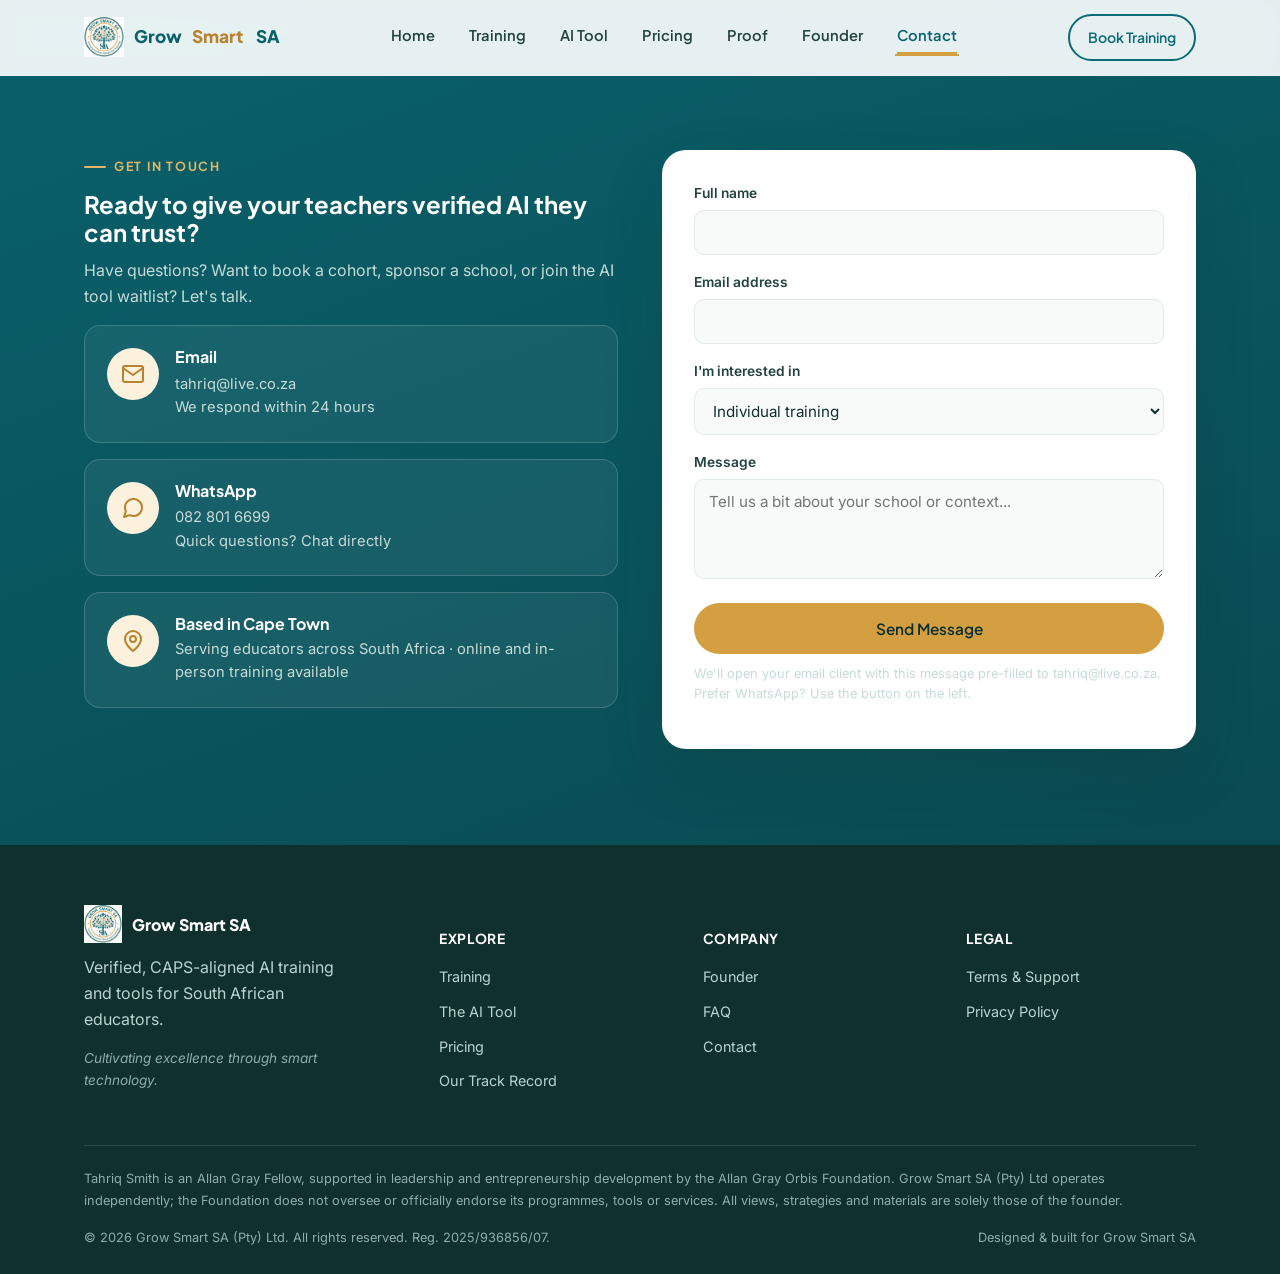
==== contact.html @ 6b7e747d "Add files via upload" ====
<!DOCTYPE html>
<html lang="en-ZA">
<head>
<meta charset="UTF-8">
<meta name="viewport" content="width=device-width, initial-scale=1.0">
<title>Contact | Grow Smart SA</title>
<meta name="description" content="Book a training cohort, sponsor a school or union, or join the AI assessment tool waitlist. Get in touch with Grow Smart SA.">
<link rel="canonical" href="https://www.growsmartsa.co.za/contact.html">
<link rel="icon" type="image/png" sizes="32x32" href="/images/favicon-32.png">
<link rel="icon" type="image/png" sizes="16x16" href="/images/favicon-16.png">
<link rel="apple-touch-icon" sizes="180x180" href="/images/favicon-180.png">
<link rel="preconnect" href="https://fonts.googleapis.com">
<link rel="preconnect" href="https://fonts.gstatic.com" crossorigin>
<link href="https://fonts.googleapis.com/css2?family=Inter:wght@400;500;600;700&family=Plus+Jakarta+Sans:wght@600;700;800&display=swap" rel="stylesheet">
<link rel="stylesheet" href="css/styles.css">
<noscript><style>body{opacity:1 !important;}</style></noscript>
</head>
<body>
<div class="scroll-progress" id="scrollProgress"></div>
<a class="skip-link" href="#main" style="position:absolute;left:-9999px;">Skip to content</a>

<header class="site-header" id="siteHeader">
  <div class="nav-wrap">
    <a href="index.html" class="brand"><img src="images/logo.png" alt="Grow Smart SA logo"> Grow <span class="accent">Smart</span>&nbsp;SA</a>
    <nav class="nav-links" id="navLinks">
      <a href="index.html">Home</a>
      <a href="training.html">Training</a>
      <a href="product.html">AI Tool</a>
      <a href="pricing.html">Pricing</a>
      <a href="proof.html">Proof</a>
      <a href="founder.html">Founder</a>
      <a href="contact.html" class="active">Contact</a>
    </nav>
    <div class="nav-cta">
      <a href="contact.html" class="btn btn-outline-dark btn-sm">Book Training</a>
      <button class="nav-toggle" id="navToggle" aria-label="Toggle menu" aria-expanded="false"><span></span></button>
    </div>
  </div>
</header>

<main id="main">

  <section class="section-pad bg-dark on-dark" style="padding-top:150px;">
    <div class="container contact-grid">
      <div class="reveal in">
        <span class="eyebrow">Get In Touch</span>
        <h2>Ready to give your teachers verified AI they can trust?</h2>
        <p>Have questions? Want to book a cohort, sponsor a school, or join the AI tool waitlist? Let's talk.</p>

        <div class="contact-card">
          <div class="icon-badge gold"><svg width="24" height="24" viewBox="0 0 24 24" fill="none" stroke="currentColor" stroke-width="2" stroke-linecap="round" stroke-linejoin="round" aria-hidden="true" ><rect x="2" y="4" width="20" height="16" rx="2"></rect><path d="m22 6-10 7L2 6"></path></svg></div>
          <div><h4>Email</h4><a href="mailto:tahriq@live.co.za">tahriq@live.co.za</a><p>We respond within 24 hours</p></div>
        </div>
        <div class="contact-card">
          <div class="icon-badge gold"><svg width="24" height="24" viewBox="0 0 24 24" fill="none" stroke="currentColor" stroke-width="2" stroke-linecap="round" stroke-linejoin="round" aria-hidden="true" ><path d="M21 11.5a8.38 8.38 0 0 1-.9 3.8 8.5 8.5 0 0 1-7.6 4.7 8.38 8.38 0 0 1-3.8-.9L3 21l1.9-5.7a8.38 8.38 0 0 1-.9-3.8 8.5 8.5 0 0 1 4.7-7.6 8.38 8.38 0 0 1 3.8-.9h.5a8.48 8.48 0 0 1 8 8v.5Z"></path></svg></div>
          <div><h4>WhatsApp</h4><a href="https://wa.me/27828016699" target="_blank" rel="noopener">082 801 6699</a><p>Quick questions? Chat directly</p></div>
        </div>
        <div class="contact-card">
          <div class="icon-badge gold"><svg width="24" height="24" viewBox="0 0 24 24" fill="none" stroke="currentColor" stroke-width="2" stroke-linecap="round" stroke-linejoin="round" aria-hidden="true" ><path d="M20 10c0 6-8 12-8 12s-8-6-8-12a8 8 0 0 1 16 0Z"></path><circle cx="12" cy="10" r="3"></circle></svg></div>
          <div><h4>Based in Cape Town</h4><p>Serving educators across South Africa &middot; online and in-person training available</p></div>
        </div>
      </div>

      <form class="contact-form reveal in" id="contactForm">
        <div class="form-row">
          <label for="name">Full name</label>
          <input type="text" id="name" name="name" required>
        </div>
        <div class="form-row">
          <label for="email">Email address</label>
          <input type="email" id="email" name="email" required>
        </div>
        <div class="form-row">
          <label for="interest">I'm interested in</label>
          <select id="interest" name="interest">
            <option>Individual training</option>
            <option>School booking</option>
            <option>Union / district partnership</option>
            <option>The AI assessment tool waitlist</option>
            <option>Something else</option>
          </select>
        </div>
        <div class="form-row">
          <label for="message">Message</label>
          <textarea id="message" name="message" placeholder="Tell us a bit about your school or context..."></textarea>
        </div>
        <button type="submit" class="btn btn-primary btn-block">Send Message</button>
        <p class="form-note" id="formNote">We'll open your email client with this message pre-filled to tahriq@live.co.za. Prefer WhatsApp? Use the button on the left.</p>
      </form>
    </div>
  </section>

</main>

<footer class="site-footer">
  <div class="container">
    <div class="footer-grid">
      <div>
        <div class="footer-brand"><img src="images/logo.png" alt="Grow Smart SA logo"><span>Grow Smart SA</span></div>
        <p style="max-width:280px;">Verified, CAPS-aligned AI training and tools for South African educators.</p>
        <p style="max-width:280px; font-style:italic; font-size:0.85rem; color:#8FADA8;">Cultivating excellence through smart technology.</p>
      </div>
      <div>
        <h5>Explore</h5>
        <ul>
          <li><a href="training.html">Training</a></li>
          <li><a href="product.html">The AI Tool</a></li>
          <li><a href="pricing.html">Pricing</a></li>
          <li><a href="proof.html">Our Track Record</a></li>
        </ul>
      </div>
      <div>
        <h5>Company</h5>
        <ul>
          <li><a href="founder.html">Founder</a></li>
          <li><a href="pricing.html#faq">FAQ</a></li>
          <li><a href="contact.html">Contact</a></li>
        </ul>
      </div>
      <div>
        <h5>Legal</h5>
        <ul>
          <li><a href="terms.html">Terms &amp; Support</a></li>
          <li><a href="privacy.html">Privacy Policy</a></li>
        </ul>
      </div>
    </div>
    <div class="footer-legal">
      Tahriq Smith is an Allan Gray Fellow, supported in leadership and entrepreneurship development by the Allan Gray Orbis Foundation. Grow Smart SA (Pty) Ltd operates independently; the Foundation does not oversee or officially endorse its programmes, tools or services. All views, strategies and materials are solely those of the founder.
    </div>
    <div class="footer-bottom">
      <span>&copy; <span id="year"></span> Grow Smart SA (Pty) Ltd. All rights reserved. Reg. 2025/936856/07.</span>
      <span>Designed &amp; built for Grow Smart SA</span>
    </div>
  </div>
</footer>

<button class="to-top" id="toTop" aria-label="Back to top"><svg width="20" height="20" viewBox="0 0 24 24" fill="none" stroke="currentColor" stroke-width="2" stroke-linecap="round" stroke-linejoin="round" aria-hidden="true" ><line x1="12" y1="19" x2="12" y2="5"></line><polyline points="5 12 12 5 19 12"></polyline></svg></button>

<script src="js/main.js"></script>
</body>
</html>
---- css/styles.css ----
/* ==========================================================================
   Grow Smart SA - Brand Tokens
   Primary teal + gold sampled directly from the Grow Smart SA logo mark.
   ========================================================================== */
:root {
  --teal-900: #09616B;
  --teal-800: #0B6B76;
  --teal-700: #128089;
  --teal-600: #1B969E;
  --teal-050: #EAF4F4;
  --teal-025: #F4FAFA;
  --sage-600: #5F8578;
  --sage-500: #6E9186;
  --sage-100: #EEF3F0;
  --gold-600: #B9822E;
  --gold-500: #D39F40;
  --gold-400: #E2B667;
  --gold-100: #FBF1DD;
  --gold-050: #FDF8ED;
  --ink-900: #10302E;
  --ink-700: #23433F;
  --ink-500: #4C6864;
  --ink-300: #7C948F;
  --white: #FFFFFF;
  --off-white: #F7FAF9;
  --border: #E1EAE7;

  --font-head: "Plus Jakarta Sans", "Segoe UI", Arial, sans-serif;
  --font-body: "Inter", "Segoe UI", Arial, sans-serif;

  --radius-sm: 10px;
  --radius-md: 16px;
  --radius-lg: 24px;
  --shadow-sm: 0 2px 10px rgba(16, 48, 46, 0.06);
  --shadow-md: 0 12px 32px rgba(16, 48, 46, 0.10);
  --shadow-lg: 0 24px 60px rgba(16, 48, 46, 0.16);
  --container: 1160px;
}

/* ==========================================================================
   Reset / base
   ========================================================================== */
*, *::before, *::after { box-sizing: border-box; }
html { scroll-behavior: smooth; }
body {
  margin: 0;
  font-family: var(--font-body);
  color: var(--ink-900);
  background: var(--white);
  line-height: 1.6;
  -webkit-font-smoothing: antialiased;
}
img { max-width: 100%; display: block; }
a { color: inherit; text-decoration: none; }
h1, h2, h3, h4 { font-family: var(--font-head); line-height: 1.15; margin: 0 0 0.5em; color: var(--ink-900); }
p { margin: 0 0 1em; }
ul { margin: 0; padding: 0; list-style: none; }
button { font-family: inherit; cursor: pointer; }
section { position: relative; }
.container {
  max-width: var(--container);
  margin: 0 auto;
  padding: 0 24px;
}
.section-pad { padding: 96px 0; }
@media (max-width: 780px) {
  .section-pad { padding: 64px 0; }
}

.eyebrow {
  display: inline-flex;
  align-items: center;
  gap: 8px;
  font-family: var(--font-head);
  font-weight: 700;
  font-size: 0.78rem;
  letter-spacing: 0.14em;
  text-transform: uppercase;
  color: var(--gold-600);
  margin-bottom: 14px;
}
.eyebrow::before {
  content: "";
  width: 22px;
  height: 2px;
  background: var(--gold-500);
  display: inline-block;
  border-radius: 2px;
}
.section-head { max-width: 680px; margin: 0 0 48px; }
.section-head.center { margin-left: auto; margin-right: auto; text-align: center; }
.section-head h2 { font-size: clamp(1.8rem, 3.4vw, 2.7rem); }
.section-head p { color: var(--ink-500); font-size: 1.06rem; }

.on-dark .eyebrow { color: var(--gold-400); }
.on-dark .eyebrow::before { background: var(--gold-400); }
.on-dark h2, .on-dark h3, .on-dark h4 { color: var(--white); }
.on-dark p { color: #C7DAD7; }

/* Buttons */
.btn {
  display: inline-flex;
  align-items: center;
  justify-content: center;
  gap: 8px;
  font-family: var(--font-head);
  font-weight: 600;
  font-size: 0.96rem;
  padding: 14px 26px;
  border-radius: 999px;
  border: 2px solid transparent;
  transition: transform 0.15s ease, box-shadow 0.15s ease, background 0.15s ease, color 0.15s ease, border-color .15s ease;
  white-space: nowrap;
}
.btn-primary { background: var(--gold-500); color: var(--ink-900); }
.btn-primary:hover { background: var(--gold-600); transform: translateY(-1px); box-shadow: var(--shadow-md); }
.btn-outline { border-color: rgba(255,255,255,0.55); color: var(--white); }
.btn-outline:hover { background: rgba(255,255,255,0.12); }
.btn-outline-dark { border-color: var(--teal-800); color: var(--teal-800); }
.btn-outline-dark:hover { background: var(--teal-050); }
.btn-block { width: 100%; }
.btn-sm { padding: 10px 18px; font-size: 0.88rem; }

/* ==========================================================================
   Header / Nav
   ========================================================================== */
.site-header {
  position: fixed;
  top: 0; left: 0; right: 0;
  z-index: 100;
  background: rgba(255,255,255,0.9);
  backdrop-filter: saturate(180%) blur(12px);
  border-bottom: 1px solid transparent;
  transition: border-color .2s ease, box-shadow .2s ease;
}
.site-header.scrolled { border-color: var(--border); box-shadow: 0 4px 20px rgba(16,48,46,0.05); }
.nav-wrap {
  max-width: var(--container);
  margin: 0 auto;
  padding: 14px 24px;
  display: flex;
  align-items: center;
  justify-content: space-between;
  gap: 20px;
}
.brand { display: flex; align-items: center; gap: 10px; font-family: var(--font-head); font-weight: 800; color: var(--teal-900); font-size: 1.08rem; }
.brand img { width: 40px; height: 40px; }
.brand span.accent { color: var(--gold-600); }

.nav-links { display: flex; align-items: center; gap: 30px; }
.nav-links a {
  font-family: var(--font-head);
  font-weight: 600;
  font-size: 0.92rem;
  color: var(--ink-700);
  padding: 6px 2px;
  border-bottom: 2px solid transparent;
  transition: color .15s ease, border-color .15s ease;
}
.nav-links a:hover, .nav-links a.active { color: var(--teal-900); border-color: var(--gold-500); }
.nav-cta { display: flex; align-items: center; gap: 14px; }
.nav-toggle {
  display: none;
  width: 42px; height: 42px;
  border-radius: 10px;
  border: 1px solid var(--border);
  background: var(--white);
  align-items: center;
  justify-content: center;
}
.nav-toggle span, .nav-toggle span::before, .nav-toggle span::after {
  content: "";
  display: block;
  width: 20px; height: 2px;
  background: var(--ink-900);
  position: relative;
  transition: transform .2s ease, opacity .2s ease;
}
.nav-toggle span::before { position: absolute; top: -6px; }
.nav-toggle span::after { position: absolute; top: 6px; }
.nav-toggle.open span { background: transparent; }
.nav-toggle.open span::before { transform: translateY(6px) rotate(45deg); }
.nav-toggle.open span::after { transform: translateY(-6px) rotate(-45deg); }

@media (max-width: 900px) {
  .nav-links {
    position: absolute;
    top: 100%; left: 0; right: 0;
    background: var(--white);
    flex-direction: column;
    align-items: flex-start;
    gap: 4px;
    padding: 10px 24px 20px;
    border-bottom: 1px solid var(--border);
    box-shadow: var(--shadow-md);
    display: none;
  }
  .nav-links.open { display: flex; }
  .nav-links a { width: 100%; padding: 10px 0; border-bottom: 1px solid var(--border); }
  .nav-cta .btn-outline-dark { display: none; }
  .nav-toggle { display: flex; }
}

/* ==========================================================================
   Hero
   ========================================================================== */
.hero {
  padding: 168px 0 96px;
  background:
    radial-gradient(circle at 88% 8%, rgba(211,159,64,0.16), transparent 45%),
    radial-gradient(circle at 8% 92%, rgba(9,97,107,0.10), transparent 40%),
    var(--white);
  overflow: hidden;
  position: relative;
}
.hero-grid { display: grid; grid-template-columns: 1.08fr 0.92fr; gap: 56px; align-items: center; }
@media (max-width: 900px) { .hero-grid { grid-template-columns: 1fr; } }

.badge-row { display: flex; flex-wrap: wrap; gap: 10px; margin-bottom: 22px; }
.badge {
  display: inline-flex; align-items: center; gap: 6px;
  background: var(--teal-050); color: var(--teal-800);
  font-family: var(--font-head); font-weight: 700; font-size: 0.76rem;
  letter-spacing: 0.03em;
  padding: 7px 13px; border-radius: 999px;
}
.badge.gold { background: var(--gold-100); color: var(--gold-600); }

.hero h1 { font-size: clamp(2.3rem, 4.8vw, 3.9rem); letter-spacing: -0.015em; }
.hero h1 .hl { color: var(--teal-800); }
.hero-sub { font-size: 1.15rem; color: var(--ink-500); max-width: 560px; }
.hero-cta { display: flex; flex-wrap: wrap; gap: 14px; margin-top: 30px; }
.hero-points { margin-top: 34px; display: grid; grid-template-columns: 1fr 1fr; gap: 12px 22px; max-width: 520px; }
.hero-points li { display: flex; gap: 9px; align-items: flex-start; font-size: 0.92rem; color: var(--ink-700); font-weight: 500; }
.hero-points li svg { flex: none; margin-top: 2px; color: var(--teal-700); }

.hero-visual { position: relative; }
.hero-card {
  background: var(--white);
  border: 1px solid var(--border);
  border-radius: var(--radius-lg);
  box-shadow: var(--shadow-lg);
  padding: 30px 30px 68px;
  position: relative;
  z-index: 2;
}
.hero-card .stat-row { display: grid; grid-template-columns: 1fr 1fr; gap: 18px; margin-top: 18px; }
.hero-stat { background: var(--teal-025); border-radius: var(--radius-sm); padding: 16px; }
.hero-stat .num { font-family: var(--font-head); font-weight: 800; font-size: 1.5rem; color: var(--teal-900); }
.hero-stat .lbl { font-size: 0.78rem; color: var(--ink-500); margin-top: 2px; }
.hero-logo-badge {
  position: absolute; right: 20px; bottom: -16px;
  width: 76px; height: 76px; z-index: 3;
  filter: drop-shadow(var(--shadow-md));
}
.hero-blob {
  position: absolute; width: 460px; height: 460px; border-radius: 50%;
  background: var(--sage-100); top: -120px; right: -140px; z-index: 0;
}

/* ==========================================================================
   Generic content sections
   ========================================================================== */
.bg-teal-050 { background: var(--teal-025); }
.bg-sage { background: var(--sage-100); }
.bg-dark { background: linear-gradient(160deg, var(--teal-900), #0A4A52); }
.bg-white { background: var(--white); }

/* Problem stats */
.stat-grid { display: grid; grid-template-columns: repeat(4, 1fr); gap: 18px; }
@media (max-width: 900px) { .stat-grid { grid-template-columns: 1fr 1fr; } }
@media (max-width: 560px) { .stat-grid { grid-template-columns: 1fr; } }
.stat-card {
  background: var(--white);
  border: 1px solid var(--border);
  border-radius: var(--radius-md);
  padding: 26px 22px;
  box-shadow: var(--shadow-sm);
}
.stat-card .num { font-family: var(--font-head); font-weight: 800; font-size: 2.1rem; color: var(--teal-900); }
.stat-card .num.gold { color: var(--gold-600); }
.stat-card .lbl { color: var(--ink-500); font-size: 0.92rem; margin-top: 6px; }

.callout {
  margin-top: 40px;
  background: var(--ink-900);
  background: linear-gradient(135deg, var(--teal-900), #0C4850);
  border-radius: var(--radius-lg);
  padding: 34px 38px;
  color: var(--white);
  display: flex;
  gap: 22px;
  align-items: flex-start;
}
.callout .icon-badge { background: rgba(255,255,255,0.14); }
.callout p { color: #DCEBE9; font-size: 1.05rem; font-style: italic; margin: 0; }
.callout strong { color: var(--white); font-style: normal; }

/* Icon badge */
.icon-badge {
  width: 52px; height: 52px; min-width: 52px;
  border-radius: 50%;
  background: var(--teal-050);
  display: flex; align-items: center; justify-content: center;
  color: var(--teal-800);
}
.icon-badge.gold { background: var(--gold-100); color: var(--gold-600); }
.icon-badge svg { width: 24px; height: 24px; }

/* Programme sessions */
.session-list { display: flex; flex-direction: column; gap: 16px; margin-top: 10px; }
.session {
  display: grid;
  grid-template-columns: 76px 1fr;
  gap: 22px;
  background: var(--white);
  border: 1px solid var(--border);
  border-radius: var(--radius-md);
  padding: 26px;
  box-shadow: var(--shadow-sm);
  transition: box-shadow .15s ease, transform .15s ease;
}
.session:hover { box-shadow: var(--shadow-md); transform: translateY(-2px); }
.session-num {
  font-family: var(--font-head); font-weight: 800; font-size: 1.9rem; color: var(--gold-500);
  display: flex; align-items: flex-start; justify-content: center; padding-top: 2px;
}
.session h3 { font-size: 1.12rem; margin-bottom: 4px; }
.session .session-meta { font-size: 0.82rem; color: var(--ink-300); font-weight: 600; text-transform: uppercase; letter-spacing: .04em; margin-bottom: 10px; }
.session p.desc { color: var(--ink-500); margin-bottom: 12px; }
.session .tags { display: flex; flex-wrap: wrap; gap: 8px; }
.session .tags span { background: var(--teal-050); color: var(--teal-800); font-size: 0.78rem; font-weight: 600; padding: 5px 11px; border-radius: 999px; }
@media (max-width: 560px) {
  .session { grid-template-columns: 1fr; }
  .session-num { flex-direction: row; gap: 8px; }
}

/* Deliverables grid */
.deliv-grid { display: grid; grid-template-columns: repeat(3, 1fr); gap: 16px; }
@media (max-width: 860px) { .deliv-grid { grid-template-columns: 1fr 1fr; } }
@media (max-width: 560px) { .deliv-grid { grid-template-columns: 1fr; } }
.deliv-grid-2 { grid-template-columns: repeat(2, 1fr); }
@media (max-width: 560px) { .deliv-grid-2 { grid-template-columns: 1fr; } }
.deliv-item {
  display: flex; gap: 12px; align-items: flex-start;
  background: var(--white); border: 1px solid var(--border); border-radius: var(--radius-sm);
  padding: 16px;
}
.deliv-item svg { color: var(--teal-700); flex: none; margin-top: 2px; }
.deliv-item span { font-size: 0.92rem; color: var(--ink-700); font-weight: 500; }

/* Pricing */
.pricing-grid { display: grid; grid-template-columns: repeat(3, 1fr); gap: 22px; align-items: stretch; }
@media (max-width: 940px) { .pricing-grid { grid-template-columns: 1fr; max-width: 440px; margin: 0 auto; } }
.price-card {
  background: var(--white);
  border: 1px solid var(--border);
  border-radius: var(--radius-lg);
  padding: 32px 28px;
  box-shadow: var(--shadow-sm);
  display: flex; flex-direction: column;
  position: relative;
}
.price-card.featured {
  border-color: var(--gold-500);
  box-shadow: var(--shadow-lg);
  transform: translateY(-8px);
}
.price-card .ribbon {
  position: absolute; top: -13px; left: 28px;
  background: var(--gold-500); color: var(--ink-900);
  font-family: var(--font-head); font-weight: 700; font-size: 0.72rem;
  letter-spacing: .05em; text-transform: uppercase;
  padding: 6px 14px; border-radius: 999px;
}
.price-card h3 { font-size: 1.1rem; margin-bottom: 6px; }
.price-card .price { font-family: var(--font-head); font-weight: 800; font-size: 2.15rem; color: var(--teal-900); margin: 6px 0 2px; }
.price-card .price small { font-size: 0.95rem; font-weight: 600; color: var(--ink-300); }
.price-card .price-note { font-size: 0.85rem; color: var(--ink-300); margin-bottom: 18px; }
.price-card ul { display: flex; flex-direction: column; gap: 10px; margin: 6px 0 26px; flex: 1; }
.price-card ul li { display: flex; gap: 9px; font-size: 0.9rem; color: var(--ink-700); }
.price-card ul li svg { color: var(--teal-700); flex: none; margin-top: 3px; }

.partner-card {
  margin-top: 26px;
  background: var(--sage-100);
  border-radius: var(--radius-lg);
  padding: 34px;
  display: grid; grid-template-columns: 1.3fr 1fr; gap: 30px; align-items: center;
}
@media (max-width: 780px) { .partner-card { grid-template-columns: 1fr; } }
.tier-row { display: flex; flex-wrap: wrap; gap: 10px; }
.tier-pill { background: var(--white); border: 1px solid var(--border); border-radius: 10px; padding: 10px 14px; font-size: 0.84rem; }
.tier-pill b { display: block; color: var(--teal-900); font-family: var(--font-head); font-size: 1rem; }

/* Traction / proof */
.proof-grid { display: grid; grid-template-columns: 1.1fr 0.9fr; gap: 44px; align-items: center; }
@media (max-width: 900px) { .proof-grid { grid-template-columns: 1fr; } }
.timeline { display: flex; flex-direction: column; gap: 0; }
.tl-item { display: grid; grid-template-columns: 20px 1fr; gap: 18px; }
.tl-dot-col { display: flex; flex-direction: column; align-items: center; }
.tl-dot { width: 12px; height: 12px; border-radius: 50%; background: var(--gold-500); margin-top: 6px; }
.tl-line { flex: 1; width: 2px; background: rgba(255,255,255,0.18); margin: 4px 0; }
.tl-item:last-child .tl-line { display: none; }
.tl-content { padding-bottom: 26px; }
.tl-content .tl-date { font-family: var(--font-head); font-weight: 700; font-size: 0.82rem; color: var(--gold-400); letter-spacing: .04em; text-transform: uppercase; margin-bottom: 4px; }
.tl-content p { margin: 0; color: #D7E7E4; font-size: 0.95rem; }

.proof-stats { display: grid; grid-template-columns: 1fr 1fr; gap: 16px; }
.proof-stats-teaser { grid-template-columns: repeat(4, 1fr); max-width: 980px; margin: 0 auto; }
@media (max-width: 900px) { .proof-stats-teaser { grid-template-columns: 1fr 1fr; } }
@media (max-width: 560px) { .proof-stats-teaser { grid-template-columns: 1fr; } }
.proof-stat { background: rgba(255,255,255,0.06); border: 1px solid rgba(255,255,255,0.14); border-radius: var(--radius-md); padding: 22px; }
.proof-stat .num { font-family: var(--font-head); font-weight: 800; font-size: 1.9rem; color: var(--white); }
.proof-stat .lbl { color: #B9D3CF; font-size: 0.84rem; margin-top: 4px; }

/* Coming soon product */
.coming-card {
  display: grid; grid-template-columns: 1fr 1fr; gap: 44px; align-items: center;
  background: var(--white); border: 1px solid var(--border); border-radius: var(--radius-lg);
  padding: 44px; box-shadow: var(--shadow-md);
}
@media (max-width: 860px) { .coming-card { grid-template-columns: 1fr; padding: 30px; } }
.pipeline-mini { display: flex; flex-wrap: wrap; gap: 10px; margin-top: 22px; }
.pipeline-mini .step {
  background: var(--teal-025); border-radius: 10px; padding: 10px 14px; font-size: 0.8rem;
  font-weight: 600; color: var(--teal-800); display: flex; align-items: center; gap: 6px;
}
.pipeline-mini .step.done { background: var(--gold-100); color: var(--gold-600); }
.pipeline-mini .arrow { color: var(--ink-300); align-self: center; }

/* Founder */
.founder-grid { display: grid; grid-template-columns: 320px 1fr; gap: 48px; align-items: start; }
@media (max-width: 820px) { .founder-grid { grid-template-columns: 1fr; } }
.founder-card {
  background: var(--white); border: 1px solid var(--border); border-radius: var(--radius-lg);
  padding: 30px; text-align: center; box-shadow: var(--shadow-sm);
}
.founder-avatar {
  width: 128px; height: 128px; border-radius: 50%; margin: 0 auto 18px;
  background: linear-gradient(140deg, var(--teal-800), var(--teal-600));
  display: flex; align-items: center; justify-content: center;
  color: var(--white); font-family: var(--font-head); font-weight: 800; font-size: 2.4rem;
}
.founder-card h3 { margin-bottom: 2px; }
.founder-card .role { color: var(--ink-500); font-size: 0.9rem; margin-bottom: 16px; }
.founder-pill { display: inline-block; background: var(--gold-100); color: var(--gold-600); font-weight: 700; font-size: 0.8rem; padding: 7px 14px; border-radius: 999px; margin-bottom: 14px; }
.quote {
  background: var(--teal-025); border-radius: var(--radius-md); padding: 26px;
  font-style: italic; color: var(--ink-700); font-size: 1.05rem; margin: 22px 0;
  position: relative;
}
.expertise-grid { display: grid; grid-template-columns: 1fr 1fr; gap: 10px 20px; margin-top: 18px; }
.expertise-grid li { display: flex; gap: 8px; font-size: 0.92rem; color: var(--ink-700); }
.expertise-grid li svg { color: var(--gold-500); flex: none; margin-top: 3px; }

/* FAQ */
.faq-list { max-width: 780px; margin: 0 auto; display: flex; flex-direction: column; gap: 12px; }
.faq-item { border: 1px solid var(--border); border-radius: var(--radius-md); overflow: hidden; background: var(--white); }
.faq-q {
  width: 100%; display: flex; justify-content: space-between; align-items: center; gap: 14px;
  background: none; border: none; text-align: left; padding: 20px 22px;
  font-family: var(--font-head); font-weight: 700; font-size: 1rem; color: var(--ink-900);
}
.faq-q .plus { flex: none; width: 22px; height: 22px; border-radius: 50%; background: var(--teal-050); color: var(--teal-800); display: flex; align-items: center; justify-content: center; transition: transform .2s ease; font-size: 1.1rem; }
.faq-item.open .faq-q .plus { transform: rotate(45deg); }
.faq-a { max-height: 0; overflow: hidden; transition: max-height .25s ease; }
.faq-a-inner { padding: 0 22px 20px; color: var(--ink-500); font-size: 0.95rem; }
.faq-item.open .faq-a { max-height: 320px; }

/* Contact */
.contact-grid { display: grid; grid-template-columns: 1fr 1fr; gap: 44px; }
@media (max-width: 860px) { .contact-grid { grid-template-columns: 1fr; } }
.contact-card {
  display: flex; gap: 16px; align-items: flex-start;
  background: rgba(255,255,255,0.06); border: 1px solid rgba(255,255,255,0.16);
  border-radius: var(--radius-md); padding: 22px; margin-bottom: 16px;
}
.contact-card h4 { color: var(--white); margin-bottom: 4px; }
.contact-card p, .contact-card a { color: #C7DAD7; font-size: 0.92rem; margin: 0; }
.contact-card a:hover { color: var(--gold-400); }
.contact-form { background: var(--white); border-radius: var(--radius-lg); padding: 32px; box-shadow: var(--shadow-lg); }
.form-row { margin-bottom: 16px; }
.form-row label { display: block; font-weight: 600; font-size: 0.86rem; margin-bottom: 6px; color: var(--ink-700); }
.form-row input, .form-row select, .form-row textarea {
  width: 100%; padding: 12px 14px; border-radius: 10px; border: 1px solid var(--border);
  font-family: var(--font-body); font-size: 0.95rem; color: var(--ink-900); background: var(--off-white);
}
.form-row textarea { min-height: 100px; resize: vertical; }
.form-row input:focus, .form-row select:focus, .form-row textarea:focus { outline: 2px solid var(--teal-600); outline-offset: 1px; background: var(--white); }
.form-note { font-size: 0.8rem; color: var(--ink-300); margin-top: 10px; }

/* CTA banner */
.cta-banner {
  background: linear-gradient(120deg, var(--gold-500), var(--gold-400));
  border-radius: var(--radius-lg);
  padding: 48px;
  display: flex; align-items: center; justify-content: space-between; gap: 30px; flex-wrap: wrap;
}
.cta-banner h3 { color: var(--ink-900); font-size: 1.5rem; margin-bottom: 6px; }
.cta-banner p { color: #6B4F1E; margin: 0; }

/* Footer */
.site-footer { background: var(--ink-900); color: #B9D3CF; padding: 60px 0 26px; }
.footer-grid { display: grid; grid-template-columns: 1.4fr 1fr 1fr 1fr; gap: 34px; margin-bottom: 40px; }
@media (max-width: 780px) { .footer-grid { grid-template-columns: 1fr 1fr; } }
.footer-brand { display: flex; align-items: center; gap: 10px; margin-bottom: 12px; }
.footer-brand img { width: 38px; height: 38px; }
.footer-brand span { font-family: var(--font-head); font-weight: 800; color: var(--white); }
.site-footer h5 { color: var(--white); font-family: var(--font-head); font-size: 0.86rem; letter-spacing: .04em; text-transform: uppercase; margin-bottom: 14px; }
.site-footer ul { display: flex; flex-direction: column; gap: 9px; }
.site-footer a { font-size: 0.9rem; color: #B9D3CF; }
.site-footer a:hover { color: var(--gold-400); }
.footer-legal { border-top: 1px solid rgba(255,255,255,0.12); padding-top: 22px; font-size: 0.8rem; color: #8FADA8; line-height: 1.7; }
.footer-bottom { display: flex; justify-content: space-between; gap: 14px; flex-wrap: wrap; margin-top: 16px; font-size: 0.8rem; color: #8FADA8; }

/* Reveal animation */
.reveal { opacity: 0; transform: translateY(18px); transition: opacity .6s ease, transform .6s ease; }
.reveal.in { opacity: 1; transform: translateY(0); }

/* Back to top */
.to-top {
  position: fixed; right: 22px; bottom: 22px; z-index: 90;
  width: 46px; height: 46px; border-radius: 50%;
  background: var(--teal-900); color: var(--white);
  display: flex; align-items: center; justify-content: center;
  box-shadow: var(--shadow-md); opacity: 0; pointer-events: none;
  transition: opacity .2s ease, transform .2s ease;
}
.to-top.show { opacity: 1; pointer-events: auto; }
.to-top:hover { transform: translateY(-3px); }

/* utility */
.text-center { text-align: center; }
.mt-32 { margin-top: 32px; }
.small-note { font-size: 0.85rem; color: var(--ink-300); }

/* ==========================================================================
   Why Now / generic-AI-fails comparison cards
   ========================================================================== */
.reason-grid { display: grid; grid-template-columns: 1fr 1fr; gap: 22px; }
@media (max-width: 860px) { .reason-grid { grid-template-columns: 1fr; } }
.reason-card {
  background: var(--white); border: 1px solid var(--border); border-radius: var(--radius-lg);
  padding: 30px 28px; box-shadow: var(--shadow-sm);
}
.reason-card .icon-badge { margin-bottom: 16px; }
.reason-card h3 { font-size: 1.1rem; margin-bottom: 14px; }
.reason-card ul { display: flex; flex-direction: column; gap: 11px; }
.reason-card ul li { display: flex; gap: 10px; font-size: 0.94rem; color: var(--ink-500); line-height: 1.5; }
.reason-card ul li::before { content: ""; flex: none; width: 6px; height: 6px; border-radius: 50%; background: var(--gold-500); margin-top: 8px; }
.reason-banner {
  margin-top: 22px; background: var(--teal-900); background: linear-gradient(135deg, var(--teal-900), #0C4850);
  border-radius: var(--radius-lg); padding: 30px 36px; color: var(--white);
  font-family: var(--font-head); font-style: italic; font-size: 1.08rem; line-height: 1.5;
}

/* ==========================================================================
   Solution: two pillars
   ========================================================================== */
.pillar-grid { display: grid; grid-template-columns: 1fr 1fr; gap: 24px; }
@media (max-width: 860px) { .pillar-grid { grid-template-columns: 1fr; } }
.pillar-card {
  background: var(--white); border: 1px solid var(--border); border-radius: var(--radius-lg);
  padding: 34px 30px; box-shadow: var(--shadow-sm);
}
.pillar-card.dark { background: linear-gradient(150deg, var(--teal-900), #0A4A52); border-color: transparent; color: var(--white); }
.pillar-kicker { font-family: var(--font-head); font-weight: 700; font-size: 0.76rem; letter-spacing: 0.12em; text-transform: uppercase; color: var(--gold-600); margin-bottom: 10px; }
.pillar-card.dark .pillar-kicker { color: var(--gold-400); }
.pillar-card h3 { font-size: 1.35rem; margin-bottom: 12px; }
.pillar-card p { color: var(--ink-500); }
.pillar-card.dark p { color: #C7DAD7; }
.pillar-tag {
  display: inline-block; margin-top: 18px; background: var(--teal-050); color: var(--teal-800);
  font-family: var(--font-head); font-weight: 700; font-size: 0.8rem; padding: 8px 16px; border-radius: 999px;
}
.pillar-card.dark .pillar-tag { background: var(--gold-100); color: var(--gold-600); }

/* Pipeline flow (5-step) */
.pipeline-flow { display: flex; align-items: stretch; gap: 0; margin-top: 28px; flex-wrap: wrap; }
.pipeline-flow .pf-step {
  flex: 1 1 150px; background: var(--white); border: 1px solid var(--border); border-radius: var(--radius-md);
  padding: 20px 16px; text-align: center; box-shadow: var(--shadow-sm);
}
.pipeline-flow .pf-step.accent { background: var(--teal-900); border-color: transparent; }
.pipeline-flow .pf-step.gold { background: var(--gold-500); border-color: transparent; }
.pipeline-flow .pf-step .icon-badge { margin: 0 auto 12px; }
.pipeline-flow .pf-step p { font-size: 0.86rem; font-weight: 600; color: var(--teal-900); margin: 0; line-height: 1.35; }
.pipeline-flow .pf-step.accent p { color: var(--white); }
.pipeline-flow .pf-step.gold p { color: var(--teal-900); }
.pipeline-flow .pf-arrow { flex: none; display: flex; align-items: center; justify-content: center; width: 34px; color: var(--ink-300); font-size: 1.2rem; }
@media (max-width: 780px) {
  .pipeline-flow { flex-direction: column; }
  .pipeline-flow .pf-arrow { width: auto; transform: rotate(90deg); padding: 4px 0; }
}

/* ==========================================================================
   Differentiation table
   ========================================================================== */
.diff-scroll { overflow-x: auto; border-radius: var(--radius-lg); box-shadow: var(--shadow-sm); border: 1px solid var(--border); }
.diff-table { width: 100%; border-collapse: collapse; min-width: 640px; background: var(--white); }
.diff-table th { background: var(--teal-900); color: var(--white); font-family: var(--font-head); font-size: 0.86rem; text-align: left; padding: 16px 20px; }
.diff-table td { padding: 16px 20px; font-size: 0.92rem; border-top: 1px solid var(--border); }
.diff-table tr:nth-child(even) td { background: var(--teal-025); }
.diff-table td:first-child { font-family: var(--font-head); font-weight: 700; color: var(--teal-900); }
.diff-table td:nth-child(2) { color: var(--ink-300); }
.diff-table td:nth-child(3) { color: var(--gold-600); font-weight: 600; }

/* ==========================================================================
   Pricing: rate card
   ========================================================================== */
.rate-wrap { display: grid; grid-template-columns: 1fr 1fr; gap: 24px; align-items: stretch; }
@media (max-width: 860px) { .rate-wrap { grid-template-columns: 1fr; } }
.rate-card {
  background: var(--white); border: 1px solid var(--border); border-radius: var(--radius-lg);
  padding: 34px 32px; box-shadow: var(--shadow-sm);
}
.rate-card .rate-big { font-family: var(--font-head); font-weight: 800; font-size: 2.6rem; color: var(--teal-900); margin: 10px 0 2px; }
.rate-card .rate-big small { font-size: 1rem; font-weight: 600; color: var(--ink-300); }
.rate-card .rate-note { color: var(--ink-500); font-size: 0.95rem; }
.rate-card .rate-total {
  margin-top: 18px; background: var(--teal-025); border-radius: var(--radius-sm); padding: 14px 18px;
  font-size: 0.9rem; color: var(--teal-800); font-weight: 600;
}
.rate-card.case { background: var(--sage-100); }
.rate-card.case ul { display: flex; flex-direction: column; gap: 10px; margin-top: 16px; }
.rate-card.case ul li { display: flex; justify-content: space-between; font-size: 0.9rem; color: var(--ink-700); border-bottom: 1px dashed var(--border); padding-bottom: 8px; }
.rate-card.case ul li b { color: var(--teal-900); }

/* ==========================================================================
   Market & vision (dark section)
   ========================================================================== */
.stage-grid { display: grid; grid-template-columns: repeat(3, 1fr); gap: 18px; margin-top: 10px; }
@media (max-width: 860px) { .stage-grid { grid-template-columns: 1fr; } }
.stage-card { background: rgba(255,255,255,0.06); border: 1px solid rgba(255,255,255,0.14); border-radius: var(--radius-md); padding: 24px; }
.stage-card .stage-label { font-family: var(--font-head); font-weight: 700; font-size: 0.78rem; letter-spacing: 0.08em; text-transform: uppercase; color: var(--gold-400); margin-bottom: 8px; }
.stage-card p { color: #C7DAD7; font-size: 0.92rem; margin: 0; }
.vision-list { display: flex; flex-direction: column; gap: 16px; margin-top: 36px; }
.vision-item { display: flex; gap: 16px; align-items: flex-start; }
.vision-item .icon-badge { background: rgba(255,255,255,0.14); color: var(--white); }
.vision-item p { color: #DCEBE9; font-size: 0.98rem; margin: 0; padding-top: 12px; }

/* ==========================================================================
   Motion system: scroll progress, page fade-in, staggered reveal
   ========================================================================== */
.scroll-progress {
  position: fixed; top: 0; left: 0; height: 3px; width: 0%; z-index: 200;
  background: linear-gradient(90deg, var(--gold-500), var(--teal-700));
  transition: width 0.12s linear;
}
body { opacity: 0; }
body.page-ready { opacity: 1; animation: pageFadeIn 0.55s ease both; }
@keyframes pageFadeIn { from { opacity: 0; transform: translateY(6px); } to { opacity: 1; transform: translateY(0); } }

.reveal { opacity: 0; transform: translateY(26px); transition: opacity 0.7s cubic-bezier(.16,1,.3,1), transform 0.7s cubic-bezier(.16,1,.3,1); }
.reveal.in { opacity: 1; transform: translateY(0); }
.reveal-scale { opacity: 0; transform: scale(0.93); transition: opacity 0.6s ease, transform 0.6s cubic-bezier(.34,1.56,.64,1); }
.reveal-scale.in { opacity: 1; transform: scale(1); }

@media (prefers-reduced-motion: reduce) {
  body, body.page-ready { animation: none !important; opacity: 1 !important; }
  .reveal, .reveal-scale, .blob-a, .blob-b, .flow-line, .hero-blob, .page-hero-blob { transition: none !important; animation: none !important; opacity: 1 !important; transform: none !important; }
}

/* Floating decorative blobs (used outside the hero, which uses JS parallax instead) */
@keyframes floatSlowA { 0%, 100% { transform: translate(0,0) scale(1); } 50% { transform: translate(-16px, 20px) scale(1.04); } }
@keyframes floatSlowB { 0%, 100% { transform: translate(0,0) scale(1); } 50% { transform: translate(18px, -14px) scale(0.97); } }
.blob { position: absolute; border-radius: 50%; pointer-events: none; z-index: 0; }
.blob-a { animation: floatSlowA 15s ease-in-out infinite; }
.blob-b { animation: floatSlowB 19s ease-in-out infinite; }

/* Enhanced hover microinteractions on cards */
.stat-card, .reason-card, .pillar-card, .rate-card, .session, .deliv-item, .stage-card, .price-card, .founder-card {
  transition: transform 0.28s cubic-bezier(.16,1,.3,1), box-shadow 0.28s ease, border-color 0.28s ease;
}
.stat-card:hover, .reason-card:hover, .rate-card:hover, .session:hover, .deliv-item:hover, .stage-card:hover, .founder-card:hover {
  transform: translateY(-6px);
  box-shadow: var(--shadow-lg);
  border-color: var(--gold-400);
}
.pillar-card:hover { transform: translateY(-6px); box-shadow: var(--shadow-lg); }
.stage-card { transition: transform 0.28s cubic-bezier(.16,1,.3,1), background 0.28s ease; }
.stage-card:hover { transform: translateY(-6px); background: rgba(255,255,255,0.1); border-color: rgba(255,255,255,0.3); }
.icon-badge { transition: transform 0.35s cubic-bezier(.34,1.56,.64,1); }
.stat-card:hover .icon-badge, .reason-card:hover .icon-badge, .deliv-item:hover svg, .session:hover .session-num { transform: scale(1.14) rotate(-4deg); }

/* Oversized decorative numerals used behind process/step content */
.giant-num {
  position: absolute; font-family: var(--font-head); font-weight: 800;
  font-size: clamp(6rem, 14vw, 11rem); line-height: 1; color: var(--teal-050);
  z-index: 0; user-select: none; pointer-events: none;
}

/* Animated flowing connector for process/pipeline diagrams */
@keyframes flowDash { to { background-position: -32px 0; } }
.flow-line {
  height: 3px; flex: 1; min-width: 24px; align-self: center;
  background-image: repeating-linear-gradient(90deg, var(--gold-500) 0 8px, transparent 8px 16px);
  background-size: 32px 3px;
  animation: flowDash 1s linear infinite;
}
@media (max-width: 780px) { .flow-line { width: 3px; height: 24px; min-width: 0; background-image: repeating-linear-gradient(180deg, var(--gold-500) 0 8px, transparent 8px 16px); background-size: 3px 32px; animation: none; } }

/* Tech dot-grid backdrop, used behind AI/product-related hero content */
.tech-grid-bg {
  position: absolute; inset: 0;
  background-image: radial-gradient(rgba(255,255,255,0.16) 1.4px, transparent 1.4px);
  background-size: 26px 26px;
  -webkit-mask-image: radial-gradient(circle at 30% 30%, black, transparent 72%);
  mask-image: radial-gradient(circle at 30% 30%, black, transparent 72%);
  pointer-events: none;
}
.tech-grid-bg.on-light {
  background-image: radial-gradient(rgba(9,97,107,0.16) 1.4px, transparent 1.4px);
}

/* Page hero banner (used on every page except the home page) */
.page-hero {
  padding: 156px 0 68px;
  position: relative; overflow: hidden;
  background:
    radial-gradient(circle at 90% 0%, rgba(211,159,64,0.16), transparent 45%),
    radial-gradient(circle at 4% 100%, rgba(9,97,107,0.12), transparent 42%),
    var(--white);
}
.page-hero-blob { position: absolute; width: 380px; height: 380px; border-radius: 50%; background: var(--sage-100); top: -140px; right: -120px; z-index: 0; }
.page-hero .container { position: relative; z-index: 1; max-width: 760px; }
.page-hero h1 { font-size: clamp(2.2rem, 4.4vw, 3.3rem); letter-spacing: -0.01em; }
.page-hero p { color: var(--ink-500); font-size: 1.1rem; max-width: 620px; }
.page-hero.on-dark { background: linear-gradient(160deg, var(--teal-900), #0A4A52); }
.page-hero.on-dark .page-hero-blob { background: var(--teal-800); opacity: 0.5; }

.wave-divider { display: block; width: 100%; height: 56px; position: absolute; left: 0; right: 0; bottom: -1px; z-index: 1; }

/* Diagonal section transitions for visual rhythm */
.diagonal-top { clip-path: polygon(0 3.4vw, 100% 0, 100% 100%, 0 100%); }
.diagonal-bottom { clip-path: polygon(0 0, 100% 0, 100% calc(100% - 3.4vw), 0 100%); }

/* Nav underline animation */
.nav-links a { position: relative; }
.nav-links a::after {
  content: ""; position: absolute; left: 2px; right: 2px; bottom: 0; height: 2px;
  background: var(--gold-500); transform: scaleX(0); transform-origin: left;
  transition: transform 0.25s ease;
}
.nav-links a:hover::after, .nav-links a.active::after { transform: scaleX(1); }

/* Button micro-interaction */
.btn { position: relative; overflow: hidden; }
.btn-primary:hover, .btn-outline-dark:hover, .btn-outline:hover { transform: translateY(-2px); }
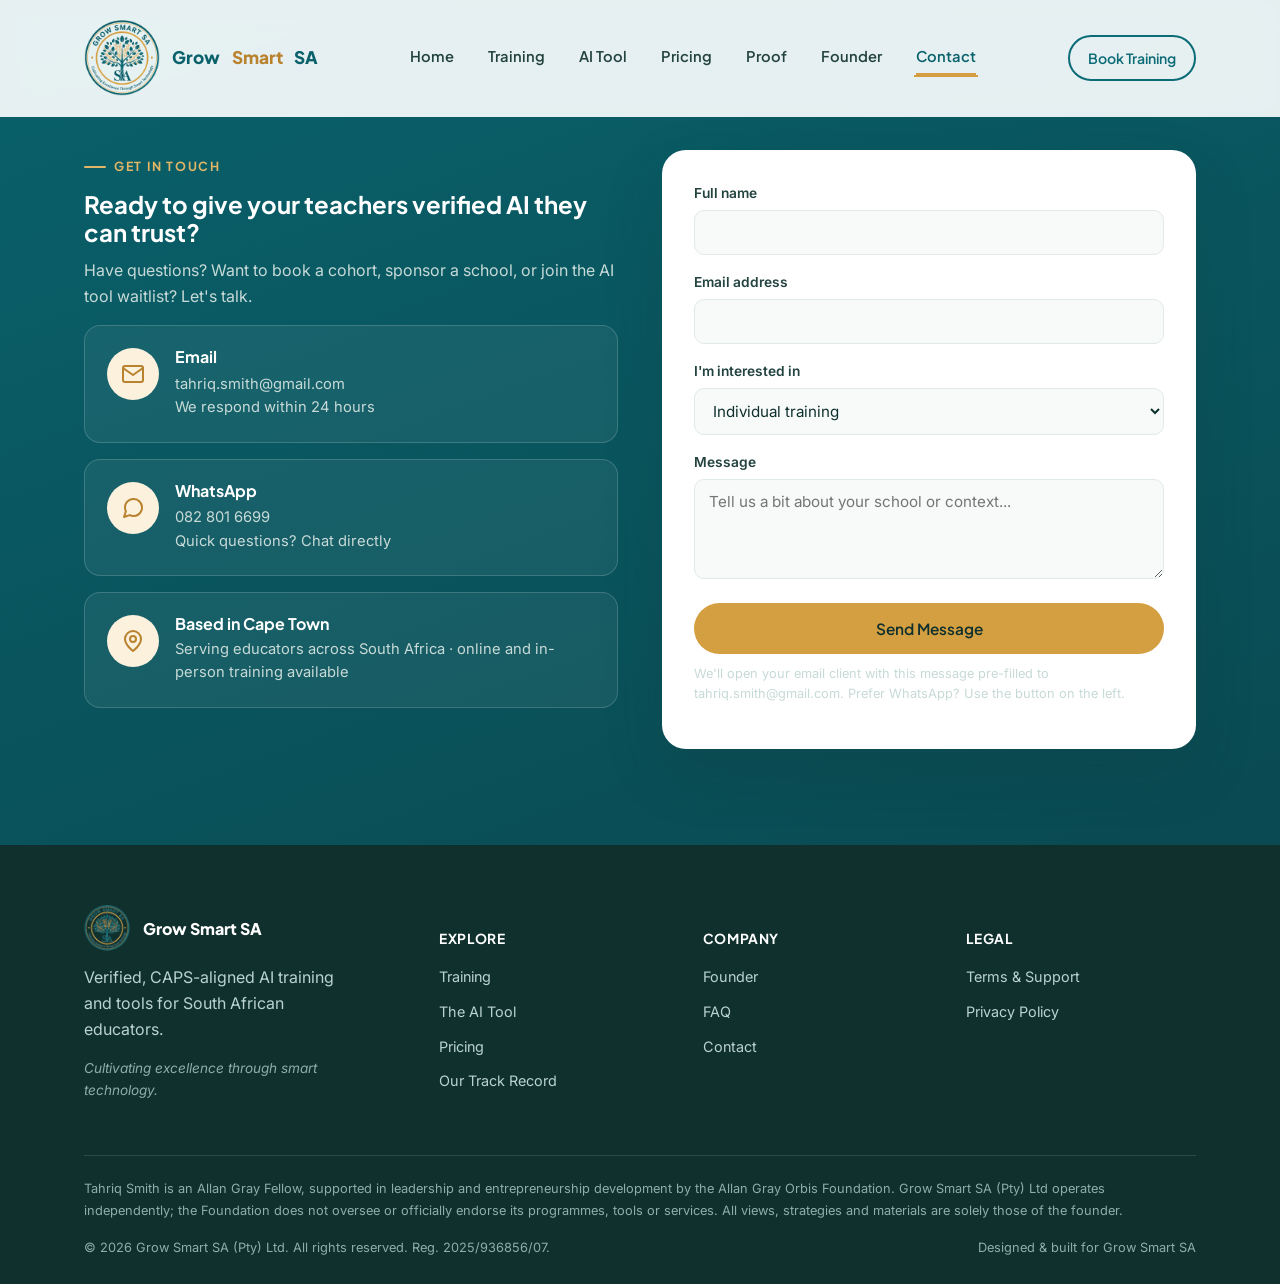
==== commit 52bb936c: "Add files via upload" ====
--- a/contact.html
+++ b/contact.html
@@ -5,7 +5,7 @@
 <meta name="viewport" content="width=device-width, initial-scale=1.0">
 <title>Contact | Grow Smart SA</title>
 <meta name="description" content="Book a training cohort, sponsor a school or union, or join the AI assessment tool waitlist. Get in touch with Grow Smart SA.">
-<link rel="canonical" href="https://www.growsmartsa.co.za/contact.html">
+<link rel="canonical" href="https://growsmartsa.online/contact.html">
 <link rel="icon" type="image/png" sizes="32x32" href="/images/favicon-32.png">
 <link rel="icon" type="image/png" sizes="16x16" href="/images/favicon-16.png">
 <link rel="apple-touch-icon" sizes="180x180" href="/images/favicon-180.png">
@@ -21,7 +21,7 @@
 
 <header class="site-header" id="siteHeader">
   <div class="nav-wrap">
-    <a href="index.html" class="brand"><img src="images/logo.png" alt="Grow Smart SA logo"> Grow <span class="accent">Smart</span>&nbsp;SA</a>
+    <a href="index.html" class="brand"><img src="images/logo-transparent.png" alt="Grow Smart SA logo"> Grow <span class="accent">Smart</span>&nbsp;SA</a>
     <nav class="nav-links" id="navLinks">
       <a href="index.html">Home</a>
       <a href="training.html">Training</a>
@@ -49,7 +49,7 @@
 
         <div class="contact-card">
           <div class="icon-badge gold"><svg width="24" height="24" viewBox="0 0 24 24" fill="none" stroke="currentColor" stroke-width="2" stroke-linecap="round" stroke-linejoin="round" aria-hidden="true" ><rect x="2" y="4" width="20" height="16" rx="2"></rect><path d="m22 6-10 7L2 6"></path></svg></div>
-          <div><h4>Email</h4><a href="mailto:tahriq@live.co.za">tahriq@live.co.za</a><p>We respond within 24 hours</p></div>
+          <div><h4>Email</h4><a href="mailto:tahriq.smith@gmail.com">tahriq.smith@gmail.com</a><p>We respond within 24 hours</p></div>
         </div>
         <div class="contact-card">
           <div class="icon-badge gold"><svg width="24" height="24" viewBox="0 0 24 24" fill="none" stroke="currentColor" stroke-width="2" stroke-linecap="round" stroke-linejoin="round" aria-hidden="true" ><path d="M21 11.5a8.38 8.38 0 0 1-.9 3.8 8.5 8.5 0 0 1-7.6 4.7 8.38 8.38 0 0 1-3.8-.9L3 21l1.9-5.7a8.38 8.38 0 0 1-.9-3.8 8.5 8.5 0 0 1 4.7-7.6 8.38 8.38 0 0 1 3.8-.9h.5a8.48 8.48 0 0 1 8 8v.5Z"></path></svg></div>
@@ -85,7 +85,7 @@
           <textarea id="message" name="message" placeholder="Tell us a bit about your school or context..."></textarea>
         </div>
         <button type="submit" class="btn btn-primary btn-block">Send Message</button>
-        <p class="form-note" id="formNote">We'll open your email client with this message pre-filled to tahriq@live.co.za. Prefer WhatsApp? Use the button on the left.</p>
+        <p class="form-note" id="formNote">We'll open your email client with this message pre-filled to tahriq.smith@gmail.com. Prefer WhatsApp? Use the button on the left.</p>
       </form>
     </div>
   </section>
@@ -96,7 +96,7 @@
   <div class="container">
     <div class="footer-grid">
       <div>
-        <div class="footer-brand"><img src="images/logo.png" alt="Grow Smart SA logo"><span>Grow Smart SA</span></div>
+        <div class="footer-brand"><img src="images/logo-transparent.png" alt="Grow Smart SA logo"><span>Grow Smart SA</span></div>
         <p style="max-width:280px;">Verified, CAPS-aligned AI training and tools for South African educators.</p>
         <p style="max-width:280px; font-style:italic; font-size:0.85rem; color:#8FADA8;">Cultivating excellence through smart technology.</p>
       </div>
--- a/css/styles.css
+++ b/css/styles.css
@@ -137,14 +137,14 @@
 .nav-wrap {
   max-width: var(--container);
   margin: 0 auto;
-  padding: 14px 24px;
+  padding: 20px 24px;
   display: flex;
   align-items: center;
   justify-content: space-between;
   gap: 20px;
 }
-.brand { display: flex; align-items: center; gap: 10px; font-family: var(--font-head); font-weight: 800; color: var(--teal-900); font-size: 1.08rem; }
-.brand img { width: 40px; height: 40px; }
+.brand { display: flex; align-items: center; gap: 12px; font-family: var(--font-head); font-weight: 800; color: var(--teal-900); font-size: 1.08rem; word-spacing: -0.22em; }
+.brand img { width: 76px; height: 76px; }
 .brand span.accent { color: var(--gold-600); }
 
 .nav-links { display: flex; align-items: center; gap: 30px; }
@@ -216,7 +216,7 @@
 .hero-grid { display: grid; grid-template-columns: 1.08fr 0.92fr; gap: 56px; align-items: center; }
 @media (max-width: 900px) { .hero-grid { grid-template-columns: 1fr; } }
 
-.badge-row { display: flex; flex-wrap: wrap; gap: 10px; margin-bottom: 22px; }
+.badge-row { display: flex; flex-wrap: wrap; gap: 10px; margin-top: 26px; }
 .badge {
   display: inline-flex; align-items: center; gap: 6px;
   background: var(--teal-050); color: var(--teal-800);
@@ -240,19 +240,17 @@
   border: 1px solid var(--border);
   border-radius: var(--radius-lg);
   box-shadow: var(--shadow-lg);
-  padding: 30px 30px 68px;
+  padding: 30px;
   position: relative;
+  overflow: hidden;
   z-index: 2;
 }
+.hero-card-content { position: relative; z-index: 1; }
+.hero-card-watermark { right: -34px; bottom: -34px; width: 210px; height: 210px; }
 .hero-card .stat-row { display: grid; grid-template-columns: 1fr 1fr; gap: 18px; margin-top: 18px; }
-.hero-stat { background: var(--teal-025); border-radius: var(--radius-sm); padding: 16px; }
+.hero-stat { background: var(--teal-025); border-radius: var(--radius-sm); padding: 16px; position: relative; z-index: 1; }
 .hero-stat .num { font-family: var(--font-head); font-weight: 800; font-size: 1.5rem; color: var(--teal-900); }
 .hero-stat .lbl { font-size: 0.78rem; color: var(--ink-500); margin-top: 2px; }
-.hero-logo-badge {
-  position: absolute; right: 20px; bottom: -16px;
-  width: 76px; height: 76px; z-index: 3;
-  filter: drop-shadow(var(--shadow-md));
-}
 .hero-blob {
   position: absolute; width: 460px; height: 460px; border-radius: 50%;
   background: var(--sage-100); top: -120px; right: -140px; z-index: 0;
@@ -504,8 +502,8 @@
 .site-footer { background: var(--ink-900); color: #B9D3CF; padding: 60px 0 26px; }
 .footer-grid { display: grid; grid-template-columns: 1.4fr 1fr 1fr 1fr; gap: 34px; margin-bottom: 40px; }
 @media (max-width: 780px) { .footer-grid { grid-template-columns: 1fr 1fr; } }
-.footer-brand { display: flex; align-items: center; gap: 10px; margin-bottom: 12px; }
-.footer-brand img { width: 38px; height: 38px; }
+.footer-brand { display: flex; align-items: center; gap: 13px; margin-bottom: 14px; }
+.footer-brand img { width: 46px; height: 46px; }
 .footer-brand span { font-family: var(--font-head); font-weight: 800; color: var(--white); }
 .site-footer h5 { color: var(--white); font-family: var(--font-head); font-size: 0.86rem; letter-spacing: .04em; text-transform: uppercase; margin-bottom: 14px; }
 .site-footer ul { display: flex; flex-direction: column; gap: 9px; }
@@ -730,6 +728,27 @@
 .page-hero.on-dark { background: linear-gradient(160deg, var(--teal-900), #0A4A52); }
 .page-hero.on-dark .page-hero-blob { background: var(--teal-800); opacity: 0.5; }
 
+.feature-image {
+  width: 100%;
+  height: auto;
+  border-radius: var(--radius-lg, 20px);
+  box-shadow: var(--shadow-md);
+  display: block;
+}
+.feature-image-wrap { position: relative; }
+
+/* Subtle, oversized brand-mark watermark: the real logo asset at low opacity,
+   used selectively behind a couple of major sections. Never distorted or
+   recoloured, just faded and enlarged so it reads as a quiet background texture. */
+.logo-watermark {
+  position: absolute;
+  width: 620px; height: 620px;
+  opacity: 0.05;
+  z-index: 0;
+  pointer-events: none;
+  user-select: none;
+}
+
 .wave-divider { display: block; width: 100%; height: 56px; position: absolute; left: 0; right: 0; bottom: -1px; z-index: 1; }
 
 /* Diagonal section transitions for visual rhythm */
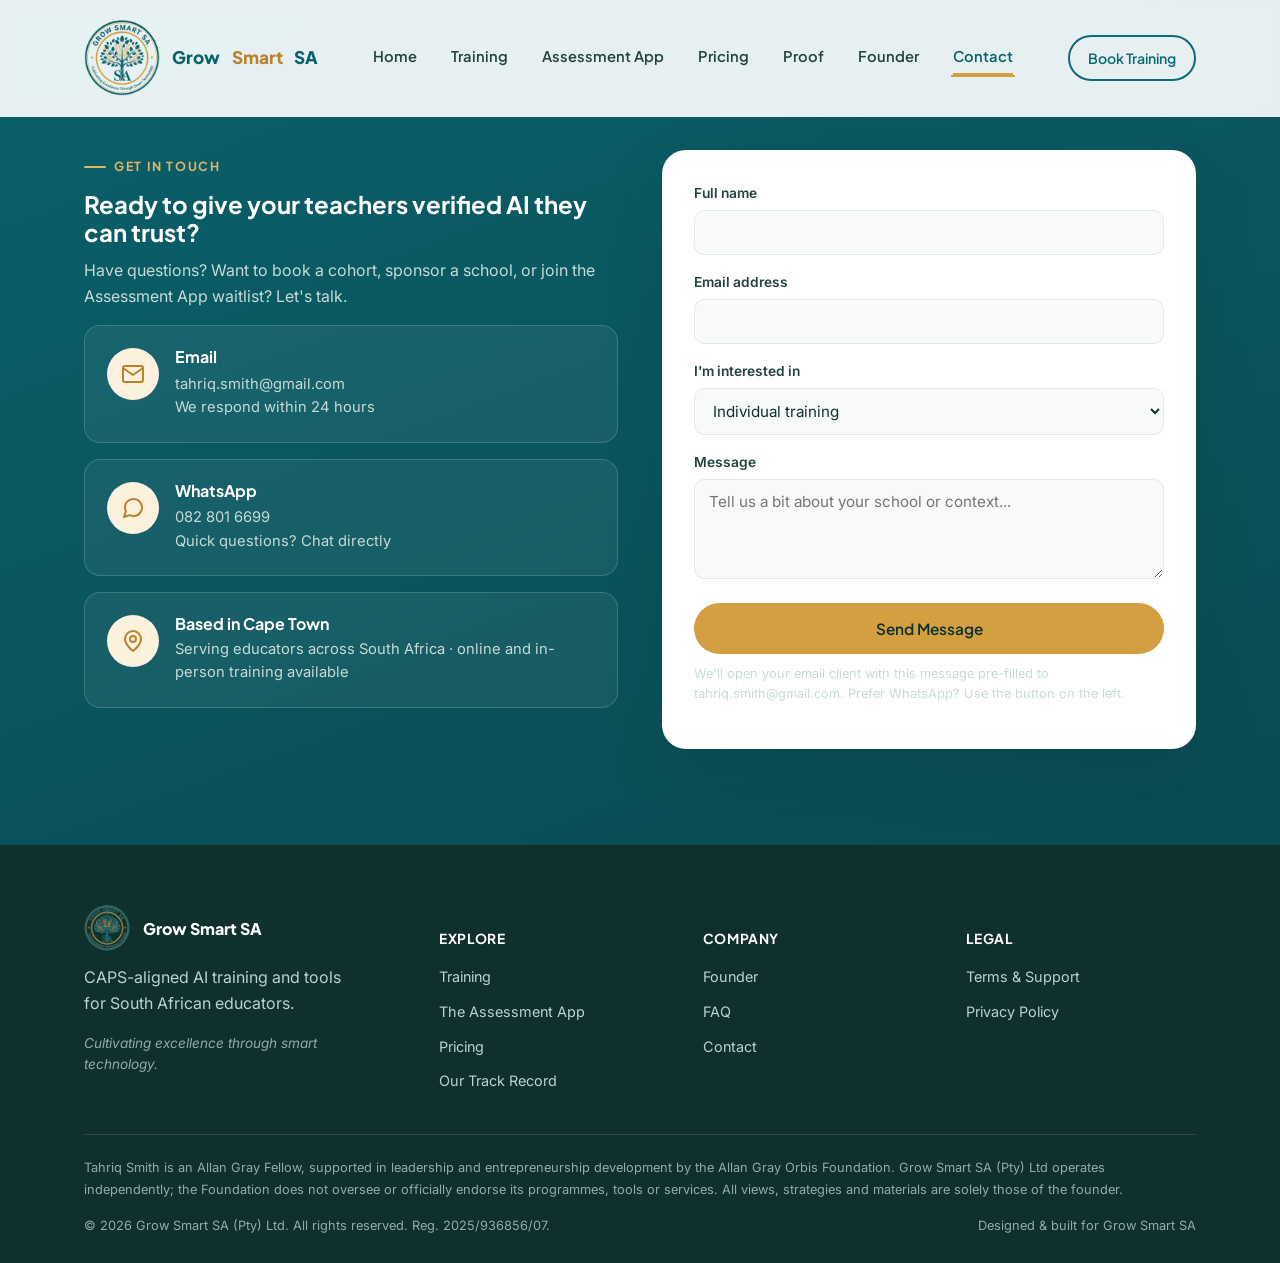
==== commit a5c5da8d: "Update website, 28 October 2026: training first, Assessment App in development, full privacy notice" ====
--- a/contact.html
+++ b/contact.html
@@ -4,7 +4,7 @@
 <meta charset="UTF-8">
 <meta name="viewport" content="width=device-width, initial-scale=1.0">
 <title>Contact | Grow Smart SA</title>
-<meta name="description" content="Book a training cohort, sponsor a school or union, or join the AI assessment tool waitlist. Get in touch with Grow Smart SA.">
+<meta name="description" content="Book a training cohort, sponsor a school or union, or join the Assessment App waitlist. Get in touch with Grow Smart SA.">
 <link rel="canonical" href="https://growsmartsa.online/contact.html">
 <link rel="icon" type="image/png" sizes="32x32" href="/images/favicon-32.png">
 <link rel="icon" type="image/png" sizes="16x16" href="/images/favicon-16.png">
@@ -25,7 +25,7 @@
     <nav class="nav-links" id="navLinks">
       <a href="index.html">Home</a>
       <a href="training.html">Training</a>
-      <a href="product.html">AI Tool</a>
+      <a href="product.html">Assessment App</a>
       <a href="pricing.html">Pricing</a>
       <a href="proof.html">Proof</a>
       <a href="founder.html">Founder</a>
@@ -45,7 +45,7 @@
       <div class="reveal in">
         <span class="eyebrow">Get In Touch</span>
         <h2>Ready to give your teachers verified AI they can trust?</h2>
-        <p>Have questions? Want to book a cohort, sponsor a school, or join the AI tool waitlist? Let's talk.</p>
+        <p>Have questions? Want to book a cohort, sponsor a school, or join the Assessment App waitlist? Let's talk.</p>
 
         <div class="contact-card">
           <div class="icon-badge gold"><svg width="24" height="24" viewBox="0 0 24 24" fill="none" stroke="currentColor" stroke-width="2" stroke-linecap="round" stroke-linejoin="round" aria-hidden="true" ><rect x="2" y="4" width="20" height="16" rx="2"></rect><path d="m22 6-10 7L2 6"></path></svg></div>
@@ -76,7 +76,7 @@
             <option>Individual training</option>
             <option>School booking</option>
             <option>Union / district partnership</option>
-            <option>The AI assessment tool waitlist</option>
+            <option>The Assessment App waitlist</option>
             <option>Something else</option>
           </select>
         </div>
@@ -97,14 +97,14 @@
     <div class="footer-grid">
       <div>
         <div class="footer-brand"><img src="images/logo-transparent.png" alt="Grow Smart SA logo"><span>Grow Smart SA</span></div>
-        <p style="max-width:280px;">Verified, CAPS-aligned AI training and tools for South African educators.</p>
+        <p style="max-width:280px;">CAPS-aligned AI training and tools for South African educators.</p>
         <p style="max-width:280px; font-style:italic; font-size:0.85rem; color:#8FADA8;">Cultivating excellence through smart technology.</p>
       </div>
       <div>
         <h5>Explore</h5>
         <ul>
           <li><a href="training.html">Training</a></li>
-          <li><a href="product.html">The AI Tool</a></li>
+          <li><a href="product.html">The Assessment App</a></li>
           <li><a href="pricing.html">Pricing</a></li>
           <li><a href="proof.html">Our Track Record</a></li>
         </ul>
